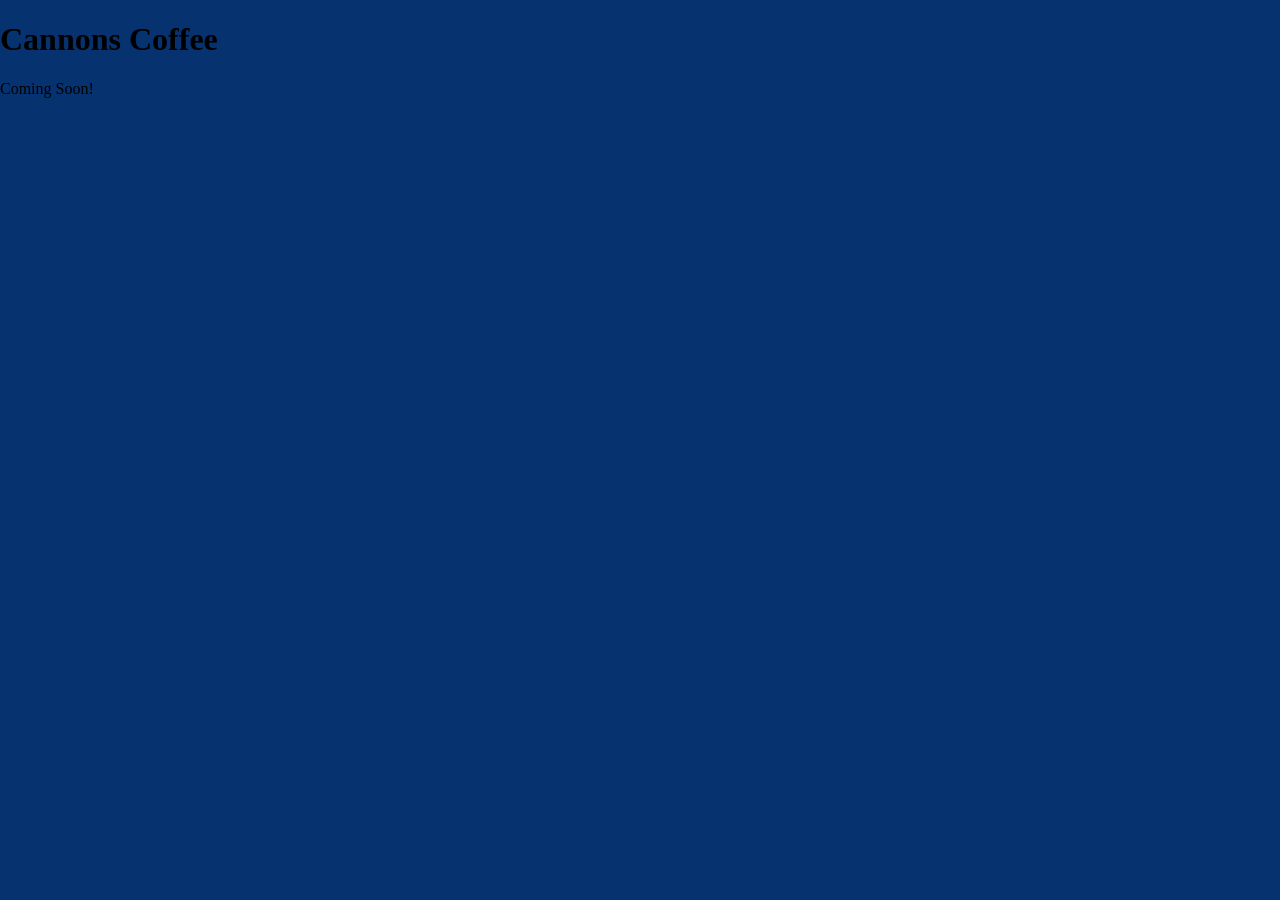
==== index.html @ 014805da "finishing transfer" ====
<!DOCTYPE html>
<html lang="en">

<head>
    <meta charset="UTF-8">
    <meta name="viewport" content="width=device-width, initial-scale=1.0">
    <title>Document</title>
    <link rel="stylesheet" href="/css/styles.css">
</head>

<body>
    <header>
        <h1>Cannons Coffee</h1>

    </header>
    <main>
        <p>Coming Soon!</p>
    </main>
    <footer>
    </footer>
</body>

</html>
---- css/styles.css ----
/* BASIC FORMATTING */
html {
  box-sizing: border-box;
}
*,
*:before,
*:after {
  box-sizing: inherit;
}

body {
  color: black;
  background-color: #063270;
  margin: 0;
  padding: 0;
}
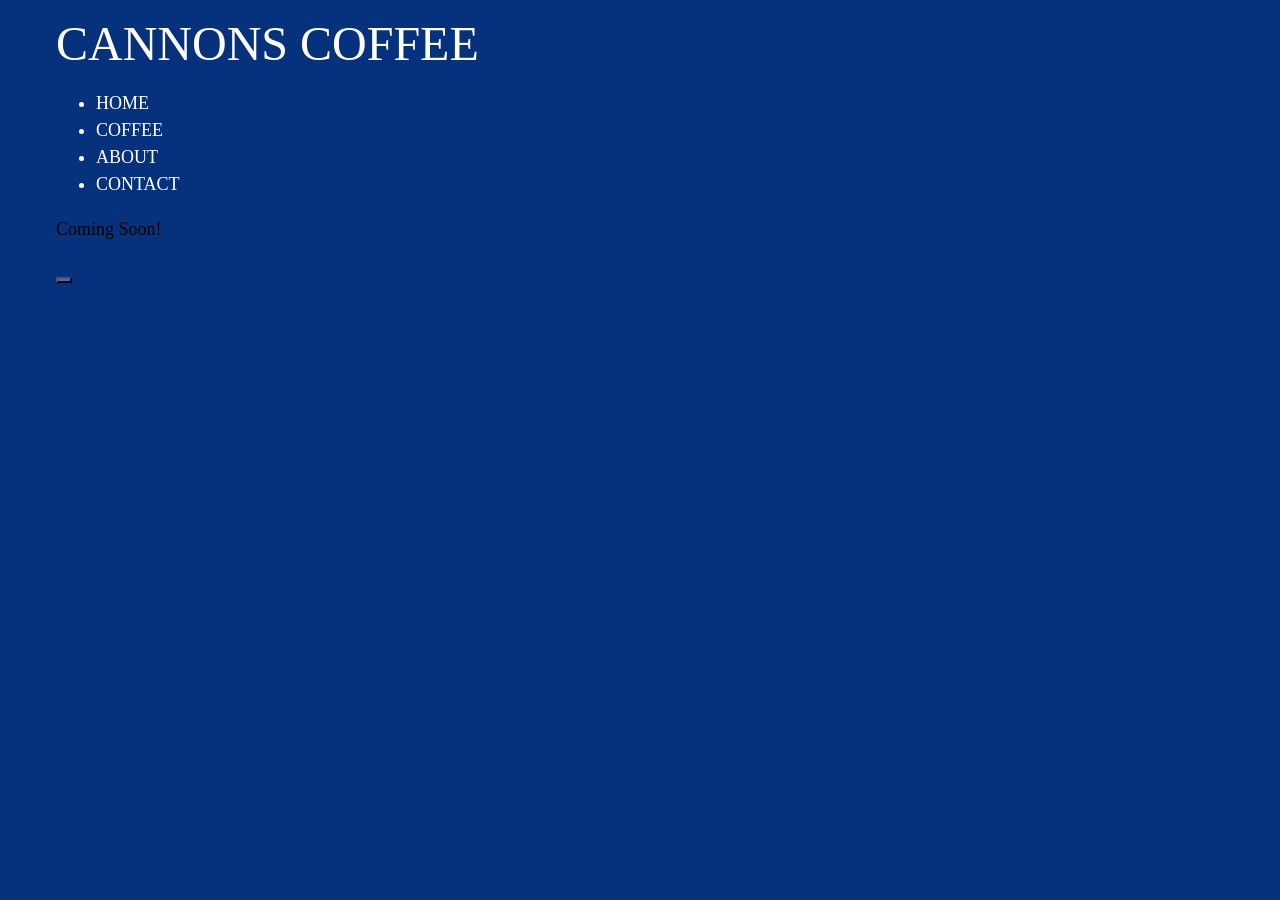
==== commit a613ad19: "task 3" ====
--- a/index.html
+++ b/index.html
@@ -5,19 +5,29 @@
     <meta charset="UTF-8">
     <meta name="viewport" content="width=device-width, initial-scale=1.0">
     <title>Document</title>
-    <link rel="stylesheet" href="/css/styles.css">
+    <link rel="stylesheet" href="css/styles.css">
 </head>
 
 <body>
-    <header>
-        <h1>Cannons Coffee</h1>
-
-    </header>
-    <main>
-        <p>Coming Soon!</p>
-    </main>
-    <footer>
-    </footer>
+    <div class="container">
+        <header>
+            <h1>Cannons Coffee</h1>
+            <nav>
+                <ul>
+                    <li><a href=""></a>HOME</li>
+                    <li><a href=""></a>COFFEE</li>
+                    <li><a href=""></a>ABOUT</li>
+                    <li><a href=""></a>CONTACT</li>
+                </ul>
+            </nav>
+        </header>
+        <main>
+            <p>Coming Soon!</p>
+            <button class="btn-primary"></button>
+        </main>
+        <footer>
+        </footer>
+    </div>
 </body>
 
 </html>
--- a/css/styles.css
+++ b/css/styles.css
@@ -7,11 +7,66 @@
 *:after {
   box-sizing: inherit;
 }
+@import url('https://fonts.googleapis.com/css2?family=Montserrat:ital,wght@0,100..900;1,100..900&display=swap');
+
+:root {
+  --black: #000000;
+  --catalina: #06327d;
+  --bluetiful: #2b70e4;
+  --vegan: #209d5c;
+  --sunglow: #ffd034;
+  --white: #ffffff;
+  --light-blue: #cadbf8;
+  --font: montserrat;
+}
+
 
 body {
+  font-family: var(--font);
   color: black;
-  background-color: #063270;
+  background-color: var(--catalina);
+  font-size: 1.125rem;
+  line-height: 1.5;
   margin: 0;
   padding: 0;
 }
+.container {
+  max-width: 1200px; 
+  padding: 1rem;
+  margin: 0 auto;
+}
 
+h1 {
+  color: var(--white);
+  font-size: 3rem;
+  line-height: 1.1667;
+  font-weight: 300;
+  text-transform: uppercase;
+  margin: 0;}
+
+h2 {
+font-size: 2.5rem;
+line-height: 1.1667;
+font-weight: 300;
+text-transform: uppercase;
+}
+
+h3 {
+font-size: 1.75rem;
+line-height: 1.1667;
+font-weight: 300;
+}
+.btn-primary {
+  background-color: var(--bluetiful);
+  color: var(--white);
+  border-radius: 20%;
+}
+.btn-secondary {
+   background-color: var(--vegan);
+   color: var(--white);
+   border-radius: 20%;
+  }
+
+   nav ul { 
+    color: var(--white);
+  }
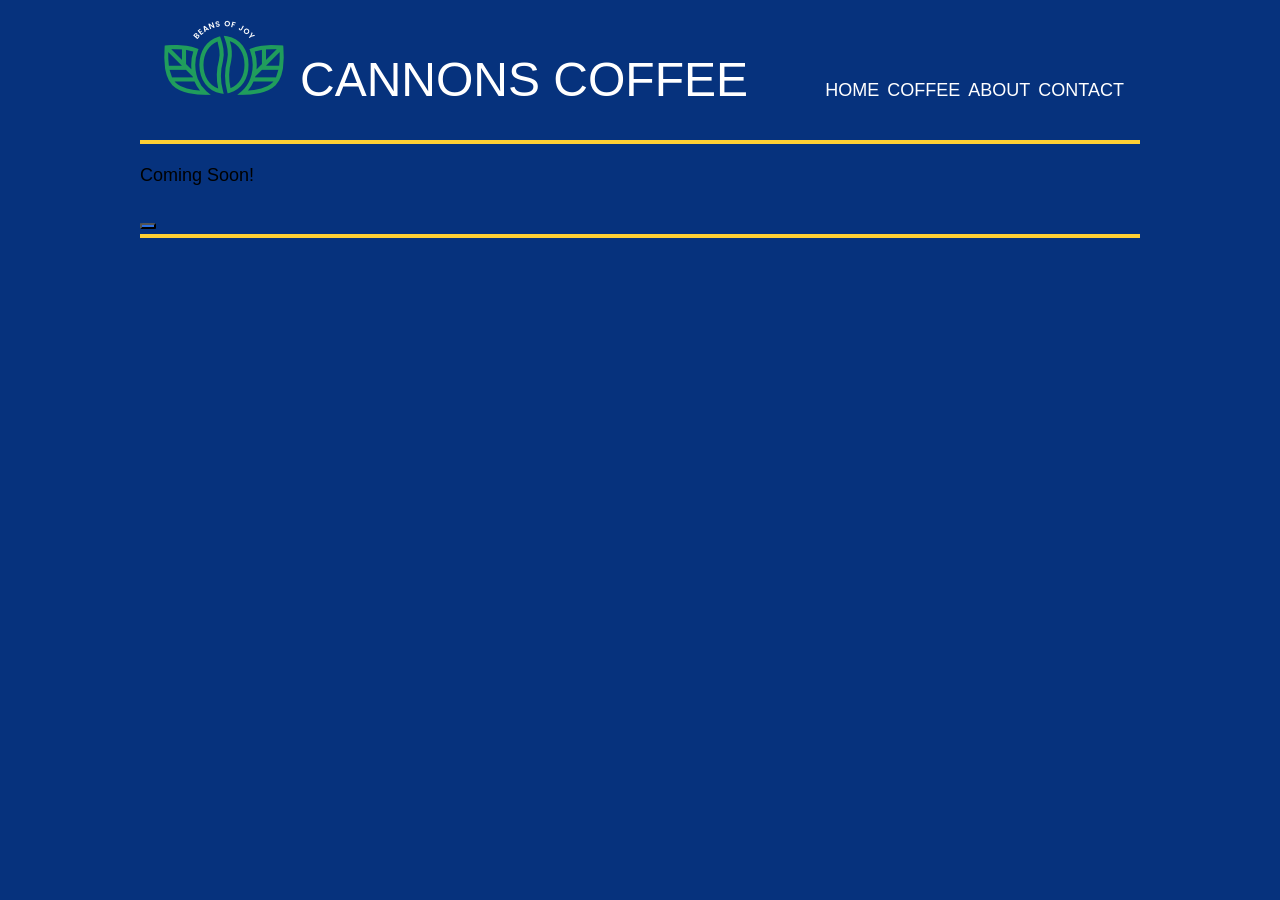
==== commit be05103f: "task 4" ====
--- a/index.html
+++ b/index.html
@@ -11,13 +11,16 @@
 <body>
     <div class="container">
         <header>
-            <h1>Cannons Coffee</h1>
+            <div class="brand">
+                <img src="images/logo-nav.png" alt="Cannons Coffee Logo, Beans of Joy">
+                <h1>Cannons Coffee</h1>
+            </div>
             <nav>
                 <ul>
-                    <li><a href=""></a>HOME</li>
-                    <li><a href=""></a>COFFEE</li>
-                    <li><a href=""></a>ABOUT</li>
-                    <li><a href=""></a>CONTACT</li>
+                    <li><a href="index.html">HOME</a></li>
+                    <li><a href="latte.html">COFFEE</a></li>
+                    <li><a href="https://northboundcoffee.com/" target="_blank">ABOUT</a></li>
+                    <li><a href="mailto:loriannrella@gmail.com">CONTACT</a></li>
                 </ul>
             </nav>
         </header>
--- a/css/styles.css
+++ b/css/styles.css
@@ -1,4 +1,6 @@
 /* BASIC FORMATTING */
+@import url('https://fonts.googleapis.com/css2?family=Montserrat:ital,wght@0,100..900;1,100..900&display=swap');
+
 html {
   box-sizing: border-box;
 }
@@ -7,7 +9,6 @@
 *:after {
   box-sizing: inherit;
 }
-@import url('https://fonts.googleapis.com/css2?family=Montserrat:ital,wght@0,100..900;1,100..900&display=swap');
 
 :root {
   --black: #000000;
@@ -17,7 +18,7 @@
   --sunglow: #ffd034;
   --white: #ffffff;
   --light-blue: #cadbf8;
-  --font: montserrat;
+   --font: "Montserrat", sans-serif;
 }
 
 
@@ -30,11 +31,12 @@
   margin: 0;
   padding: 0;
 }
+
 .container {
-  max-width: 1200px; 
-  padding: 1rem;
+  max-width: 1000px; 
+  padding: 0;
   margin: 0 auto;
-}
+  }
 
 h1 {
   color: var(--white);
@@ -42,7 +44,8 @@
   line-height: 1.1667;
   font-weight: 300;
   text-transform: uppercase;
-  margin: 0;}
+  margin: 0;
+}
 
 h2 {
 font-size: 2.5rem;
@@ -56,17 +59,85 @@
 line-height: 1.1667;
 font-weight: 300;
 }
+
 .btn-primary {
   background-color: var(--bluetiful);
   color: var(--white);
   border-radius: 20%;
 }
+
 .btn-secondary {
    background-color: var(--vegan);
    color: var(--white);
    border-radius: 20%;
   }
 
-   nav ul { 
+  header {
+    display: flex;
+    justify-content: space-between;
+    flex-direction: column;
+    align-items: center;
+    padding-bottom: 1rem;
+  }
+  
+  nav ul { 
+    display: flex;
+    justify-content: center;
+    flex-wrap: wrap;
+    gap: 1rem;
+    list-style-type: none; 
+    padding: 0; 
+    margin: 1rem 0 ;
+   }
+
+.brand {
+  display: flex;
+  justify-content: center;
+  align-items: flex-end;
+  gap: 1rem;
+}
+a { 
     color: var(--white);
+    text-decoration: none;
+      }
+
+main {
+  border-top: 4px solid var(--sunglow);
+  border-bottom: 4px solid var(--sunglow);
+}
+
+/* Mobile (Default) 0px - 649px */
+media (max-width: 600) { }
+
+/* Tablet 650px and up */
+
+/* Tablet styles go here */
+
+
+/* Desktop 1000px and up */
+
+@media  (min-width: 1000px) {
+  header { 
+    display: flex;
+    flex-direction: row;
+    justify-content: space-between;
+    align-items: baseline;
+    padding-left: .5rem;
+    padding-right: .5rem;
+  }
+    
+  .brand { display: flex;
+     align-items: baseline;
+     padding: 1rem;
+    
+  }
+
+  nav ul {
+ display: flex;
+        align-items: baseline;
+        gap: .5rem;
+        list-style: none;
+        margin: 0;
+        padding-right: .5rem;
+    }
   }
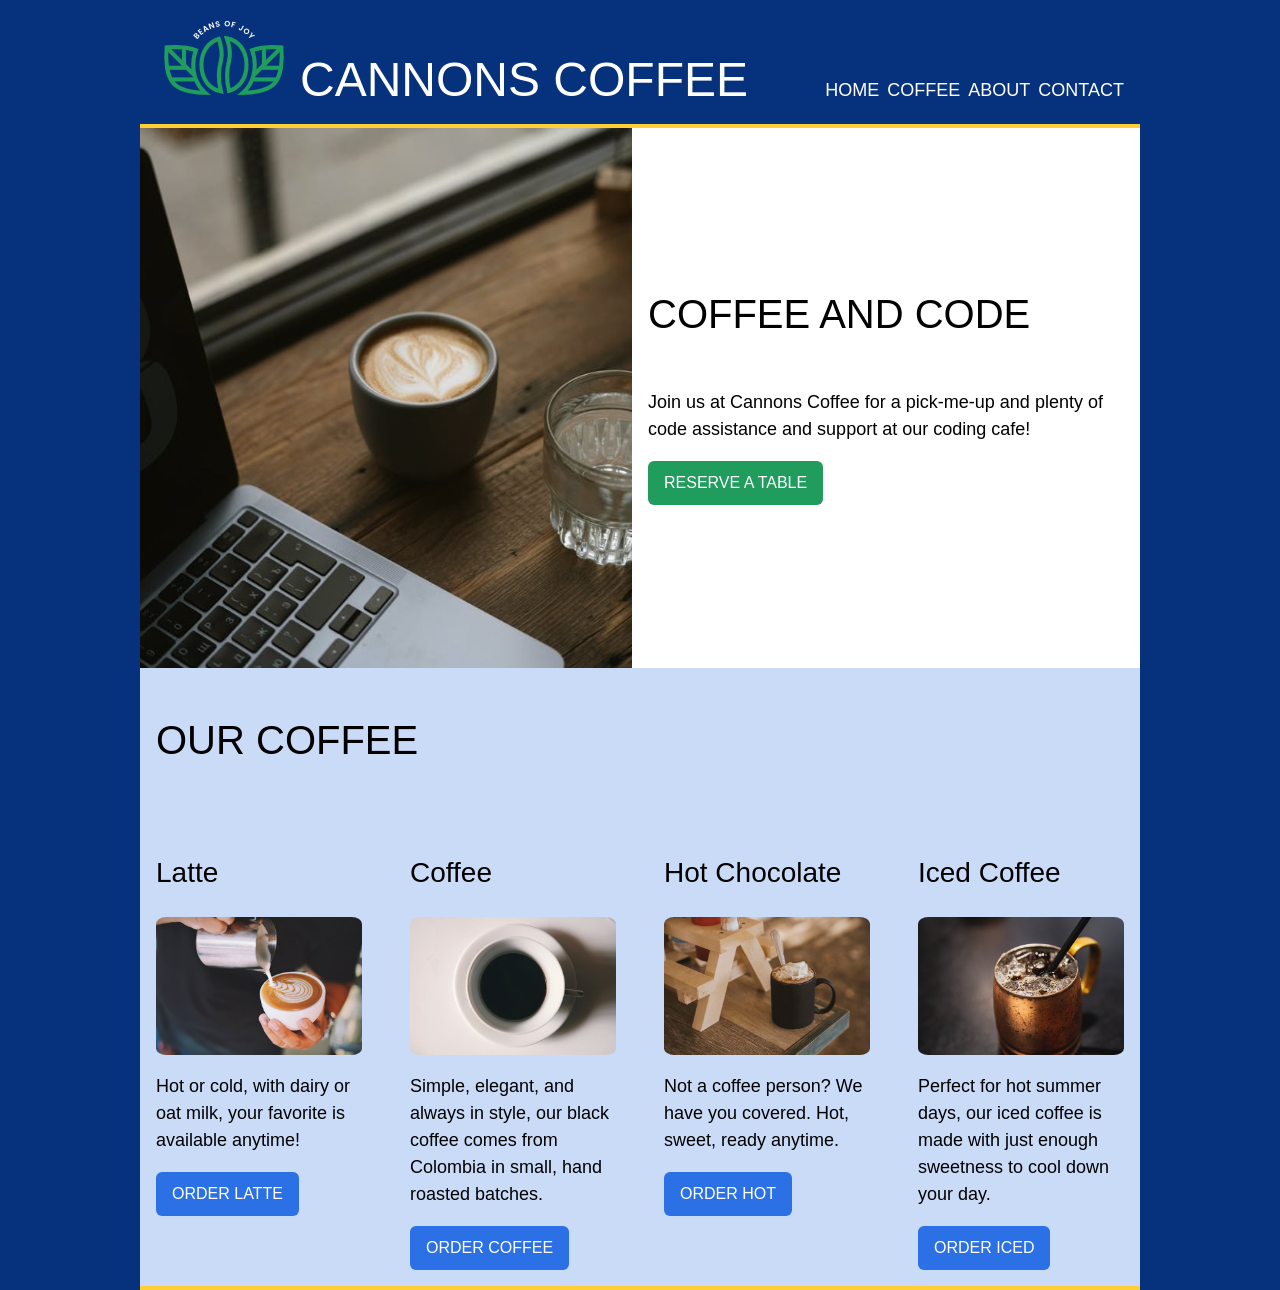
==== commit f79289f5: "task 4 revision" ====
--- a/index.html
+++ b/index.html
@@ -25,8 +25,54 @@
             </nav>
         </header>
         <main>
-            <p>Coming Soon!</p>
-            <button class="btn-primary"></button>
+            <section class="sect1">
+                <img src="images/coffee-computer.jpg" alt="Laptop with a cup of coffee and a glass of water
+">
+                <div class="sect1content">
+                    <h2>COFFEE AND CODE</h2>
+                    <p>Join us at Cannons Coffee for a pick-me-up and plenty of code assistance and support at our
+                        coding cafe!
+                    </p>
+                    <button class="btn-secondary"><a href="https://neal.fun/" target="_blank">RESERVE A
+                            TABLE</a></button>
+                </div>
+            </section>
+            <section class="sect2">
+                <h2>OUR COFFEE</h2>
+
+                <div class="card-wrapper">
+                    <div class="card">
+                        <h3>Latte</h3>
+                        <img src="images/latte.jpg" alt="Latte in a cup">
+                        <p>Hot or cold, with dairy or oat milk, your favorite is available anytime!</p>
+                        <button class="btn-primary"><a href="https://neal.fun" target="_blank">ORDER LATTE</a></button>
+                    </div>
+                    <div class="card">
+                        <h3>Coffee</h3>
+                        <img src="images/coffee.jpg" alt="Coffee in a cup">
+                        <p>Simple, elegant, and always in style, our black coffee comes from Colombia in small, hand
+                            roasted batches.</p>
+                        <button class="btn-primary"><a href="https://neal.fun" target="_blank">ORDER COFFEE</a></button>
+                    </div>
+
+                    <div class="card">
+                        <h3>Hot Chocolate</h3>
+                        <img src="images/hotchoc.jpg" alt="Hot Chocolate in a cup with whipped cream">
+                        <p>Not a coffee person? We have you covered. Hot, sweet, ready anytime.</p>
+                        <button class="btn-primary"><a href="https://neal.fun" target="_blank">ORDER
+                                HOT</a></button>
+                    </div>
+                    <div class="card">
+                        <h3>Iced Coffee</h3>
+                        <img src="images/iced.jpg" alt="Iced coffee in a mug with a straw">
+                        <p>Perfect for hot summer days, our iced coffee is made with just enough sweetness to
+                            cool down your day.</p>
+                        <button class="btn-primary"><a href="https://neal.fun" target="_blank">ORDER
+                                ICED</a></button>
+                    </div>
+                </div>
+            </section>
+
         </main>
         <footer>
         </footer>
--- a/css/styles.css
+++ b/css/styles.css
@@ -63,21 +63,35 @@
 .btn-primary {
   background-color: var(--bluetiful);
   color: var(--white);
-  border-radius: 20%;
 }
 
 .btn-secondary {
    background-color: var(--vegan);
    color: var(--white);
-   border-radius: 20%;
-  }
-
-  header {
+  }
+
+  button {
+  display: inline-flex;
+  align-items: center;
+  justify-content: center;
+  gap: 8px;
+  padding: 10px 16px;
+  border: none;
+  border-radius: 6px;
+  font-family: inherit;
+  font-size: 16px;
+  font-weight: 500;
+  line-height: 1.5;
+  text-decoration: none;
+}
+  
+header {
     display: flex;
     justify-content: space-between;
     flex-direction: column;
     align-items: center;
-    padding-bottom: 1rem;
+    padding: 0;
+    margin: 0;
   }
   
   nav ul { 
@@ -93,25 +107,91 @@
 .brand {
   display: flex;
   justify-content: center;
-  align-items: flex-end;
+  align-items: center;
   gap: 1rem;
 }
+
 a { 
     color: var(--white);
     text-decoration: none;
       }
 
-main {
+main { 
+  background-color: var(--light-blue);
+}
+
+.sect1 {
+  display: grid;
+  grid-template-columns: 1fr 1fr;
+  background-color: var(--white);
   border-top: 4px solid var(--sunglow);
+
+  align-items: center;
+  padding: 1rem;
+  gap: 1rem;
+}
+
+.sect1 img {
+  display: block;
+  width: 100%;
+  height: auto;
+  min-width: 0;
+
+}
+
+.sect1content h2 {
+  margin-top: 0;
+}
+
+.sect1content {
+  min-width: 0;
+  display: flex;
+
+  flex-direction: column;
+  align-items: flex-start;
+}
+
+.sect2 {
+  display: grid; 
+  grid-template-columns: 1fr;
+  background-color: var(--light-blue);
   border-bottom: 4px solid var(--sunglow);
+  align-items: start;
+}
+
+.sect2 img {
+  display: block;
+  width: 100%;
+  height: auto;
+  min-width: 0;
+  border-radius: 5%;
+ }
+
+ .sect2 h2 {
+  padding: 1rem;
+}
+ 
+.card {
+  padding: 1rem;
 }
 
 /* Mobile (Default) 0px - 649px */
-media (max-width: 600) { }
+
 
 /* Tablet 650px and up */
 
 /* Tablet styles go here */
+@media (min-width: 650px) {
+  .card-wrapper {
+    display:grid; 
+    grid-template-columns: 1fr 1fr;
+  gap: 1rem}
+ .sect1{
+  padding: 0;
+  justify-content: center;
+ align-items: center;
+}  
+}
 
 
 /* Desktop 1000px and up */
@@ -126,11 +206,11 @@
     padding-right: .5rem;
   }
     
-  .brand { display: flex;
+    .brand { 
+      display: flex;
      align-items: baseline;
      padding: 1rem;
-    
-  }
+    }
 
   nav ul {
  display: flex;
@@ -140,4 +220,7 @@
         margin: 0;
         padding-right: .5rem;
     }
+  .card-wrapper {
+    grid-template-columns: repeat(4,1fr);
+  }
   }
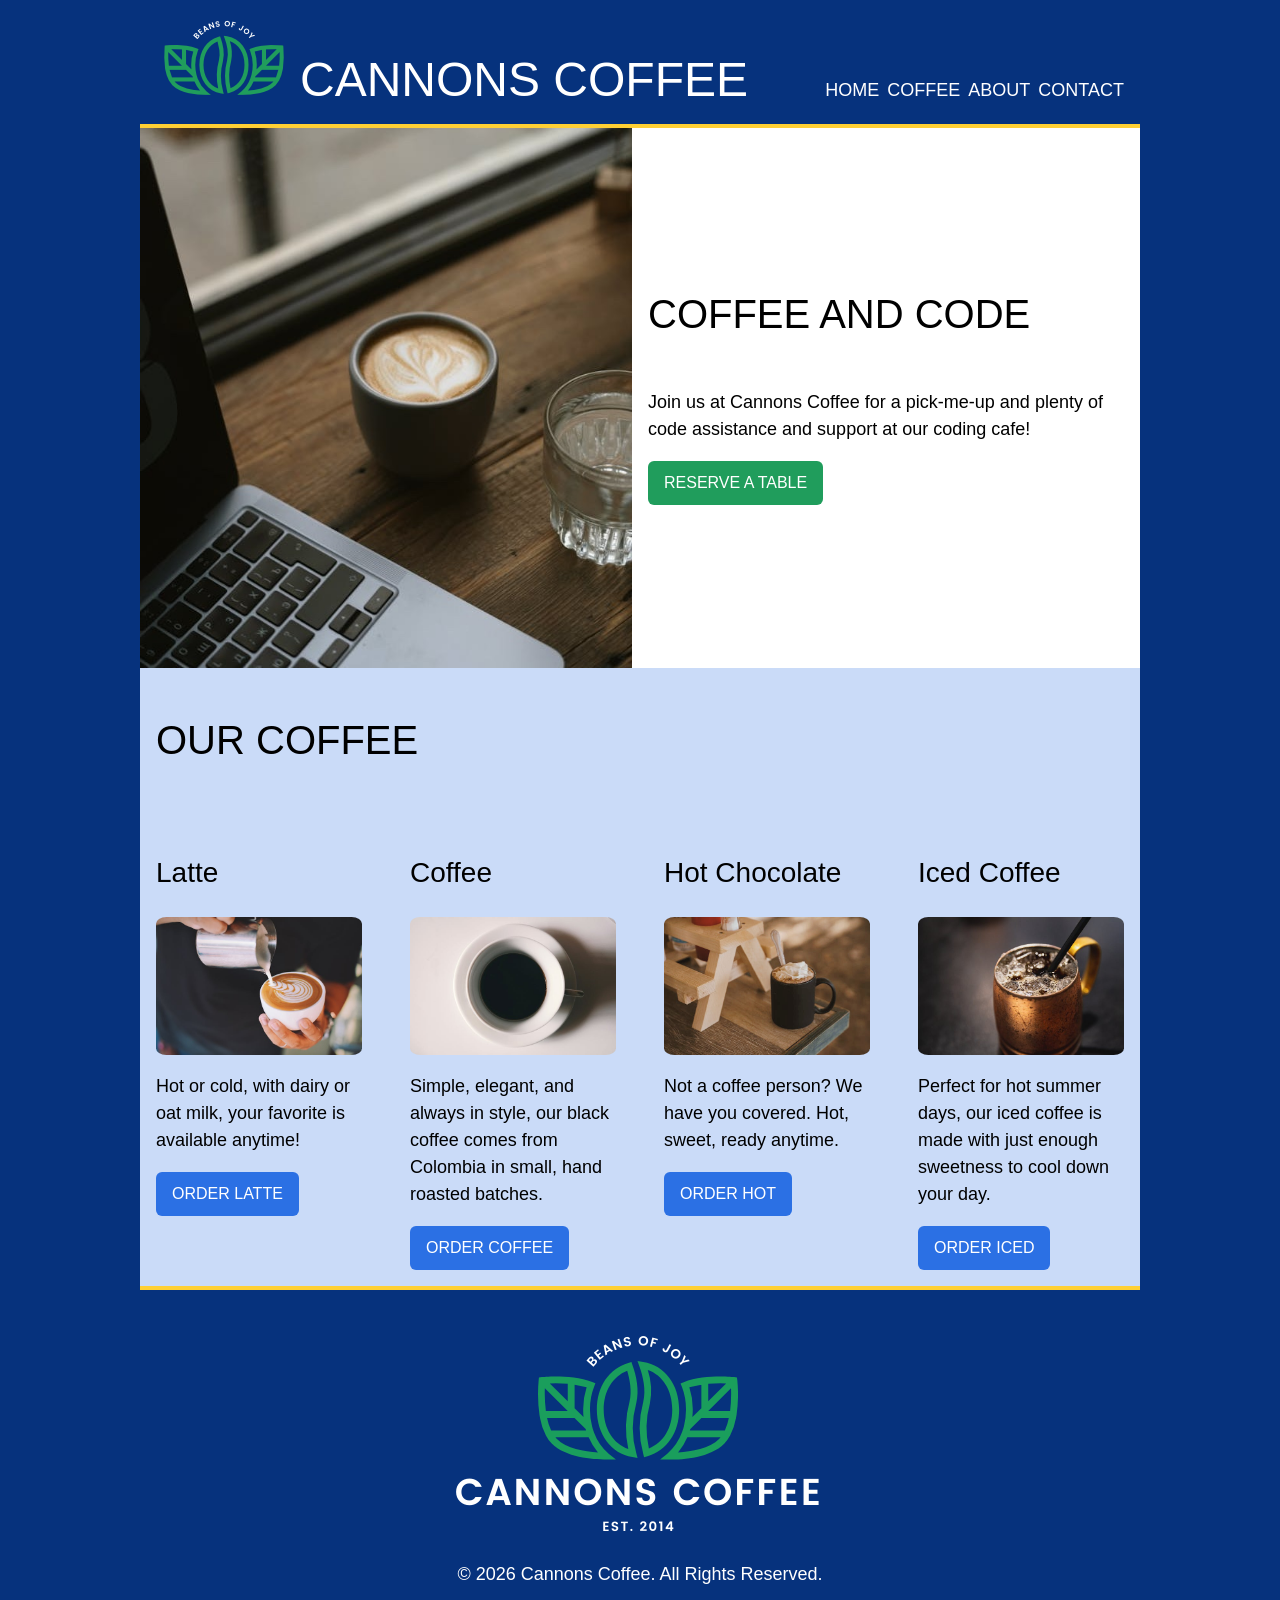
==== commit e6751a31: "task 4d footern" ====
--- a/index.html
+++ b/index.html
@@ -75,6 +75,8 @@
 
         </main>
         <footer>
+            <img src="images/logo-footer.png" alt="Cannons Coffee, Beans of Joy! Est. 2014">
+            <p>©️ 2026 Cannons Coffee. All Rights Reserved.</p>
         </footer>
     </div>
 </body>
--- a/css/styles.css
+++ b/css/styles.css
@@ -125,7 +125,6 @@
   grid-template-columns: 1fr 1fr;
   background-color: var(--white);
   border-top: 4px solid var(--sunglow);
-
   align-items: center;
   padding: 1rem;
   gap: 1rem;
@@ -175,6 +174,17 @@
   padding: 1rem;
 }
 
+footer {
+   display: flex;
+    justify-content: center;
+    flex-direction: column;
+    align-items: center;
+    padding-top: 2rem;
+    padding-bottom: 2rem;
+    margin: 0;
+    color: var(--white)
+
+}
 /* Mobile (Default) 0px - 649px */
 
 
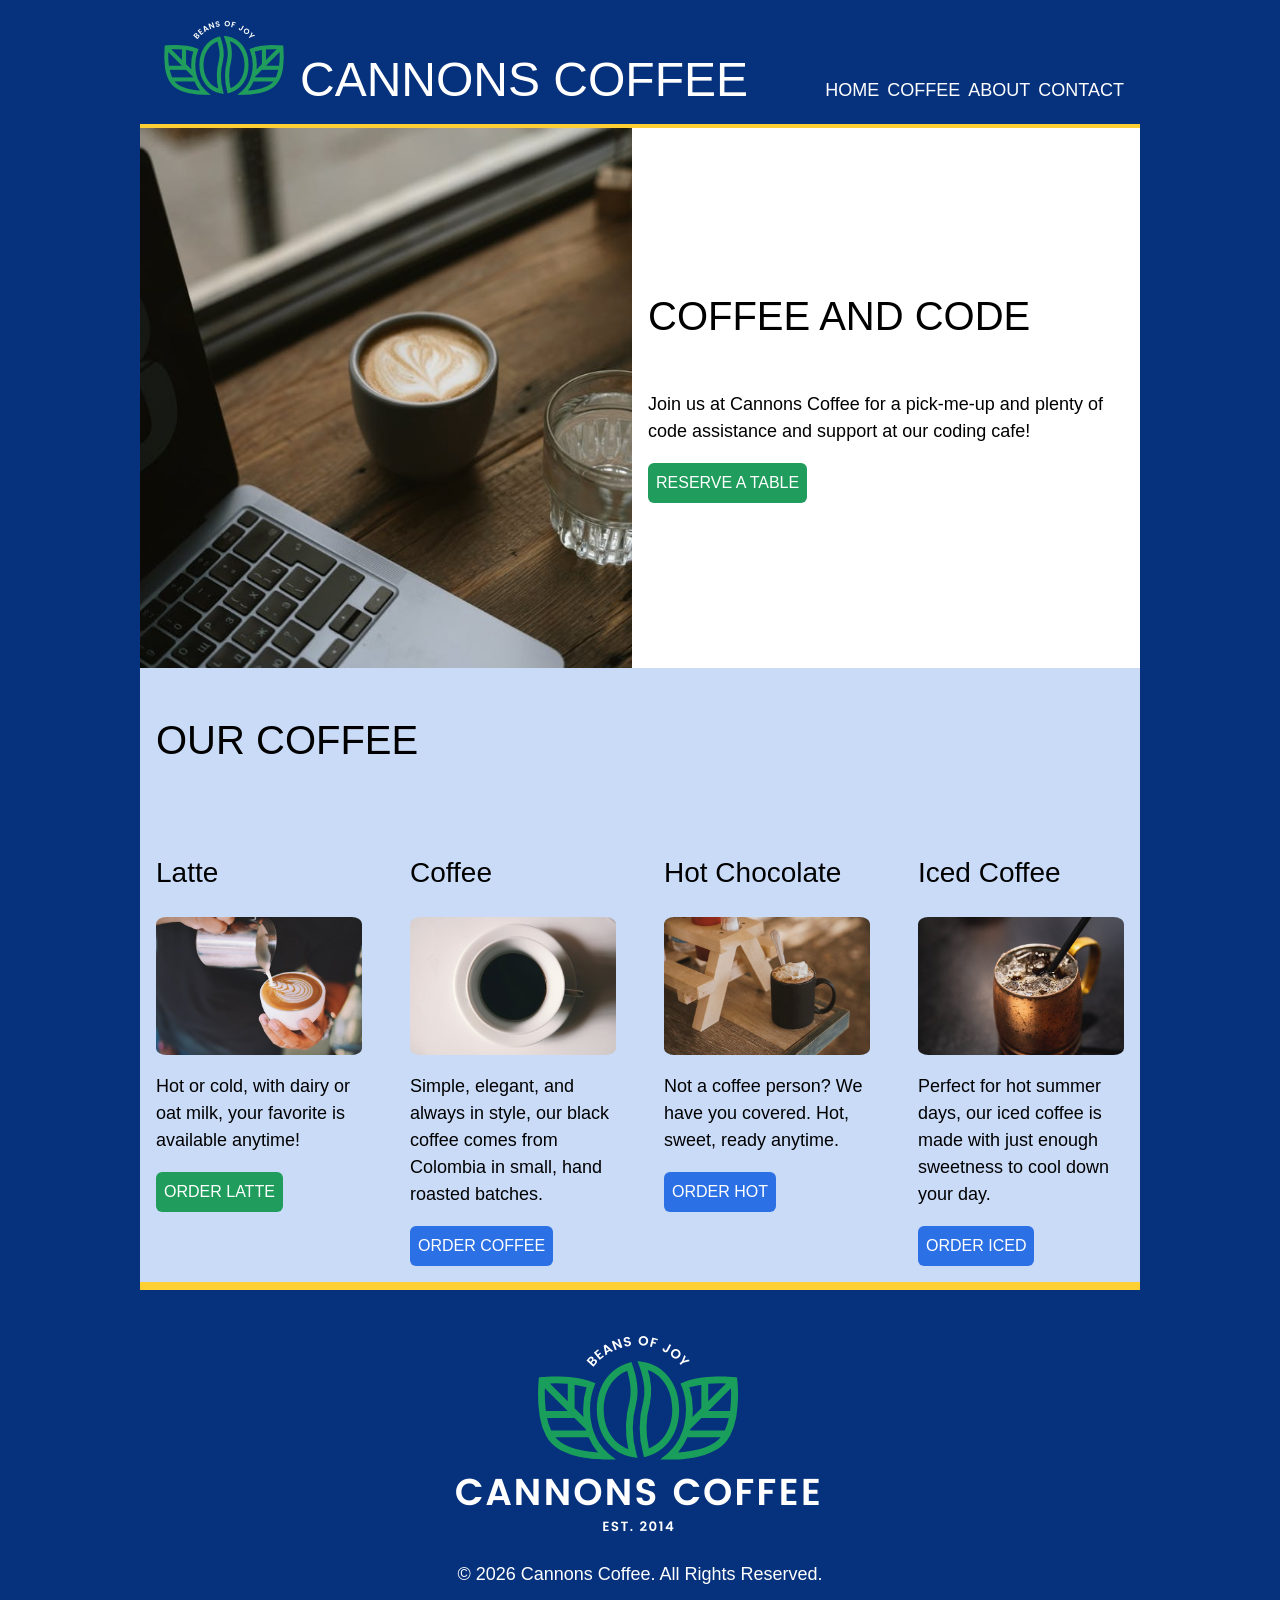
==== commit 5a58da24: "task 4e Latte page" ====
--- a/index.html
+++ b/index.html
@@ -4,7 +4,7 @@
 <head>
     <meta charset="UTF-8">
     <meta name="viewport" content="width=device-width, initial-scale=1.0">
-    <title>Document</title>
+    <title>Cannons Coffee</title>
     <link rel="stylesheet" href="css/styles.css">
 </head>
 
@@ -26,15 +26,14 @@
         </header>
         <main>
             <section class="sect1">
-                <img src="images/coffee-computer.jpg" alt="Laptop with a cup of coffee and a glass of water
-">
+                <img src="images/coffee-computer.jpg" alt="Laptop with a cup of coffee and a glass of water">
                 <div class="sect1content">
                     <h2>COFFEE AND CODE</h2>
                     <p>Join us at Cannons Coffee for a pick-me-up and plenty of code assistance and support at our
                         coding cafe!
                     </p>
-                    <button class="btn-secondary"><a href="https://neal.fun/" target="_blank">RESERVE A
-                            TABLE</a></button>
+                    <a class="btn-secondary" href="https://neal.fun/" target="_blank">RESERVE A
+                        TABLE</a>
                 </div>
             </section>
             <section class="sect2">
@@ -43,32 +42,30 @@
                 <div class="card-wrapper">
                     <div class="card">
                         <h3>Latte</h3>
-                        <img src="images/latte.jpg" alt="Latte in a cup">
+                        <img src="images/latte.jpg" alt="Coffee in a cup">
                         <p>Hot or cold, with dairy or oat milk, your favorite is available anytime!</p>
-                        <button class="btn-primary"><a href="https://neal.fun" target="_blank">ORDER LATTE</a></button>
+                        <a class="btn-secondary" href="https://neal.fun" target="_blank">ORDER LATTE</a>
                     </div>
                     <div class="card">
                         <h3>Coffee</h3>
                         <img src="images/coffee.jpg" alt="Coffee in a cup">
                         <p>Simple, elegant, and always in style, our black coffee comes from Colombia in small, hand
                             roasted batches.</p>
-                        <button class="btn-primary"><a href="https://neal.fun" target="_blank">ORDER COFFEE</a></button>
+                        <a class="btn-primary" href="https://neal.fun" target="_blank">ORDER COFFEE</a>
                     </div>
 
                     <div class="card">
                         <h3>Hot Chocolate</h3>
                         <img src="images/hotchoc.jpg" alt="Hot Chocolate in a cup with whipped cream">
                         <p>Not a coffee person? We have you covered. Hot, sweet, ready anytime.</p>
-                        <button class="btn-primary"><a href="https://neal.fun" target="_blank">ORDER
-                                HOT</a></button>
+                        <a class="btn-primary" href="https://neal.fun" target="_blank">ORDER HOT</a>
                     </div>
                     <div class="card">
                         <h3>Iced Coffee</h3>
                         <img src="images/iced.jpg" alt="Iced coffee in a mug with a straw">
                         <p>Perfect for hot summer days, our iced coffee is made with just enough sweetness to
                             cool down your day.</p>
-                        <button class="btn-primary"><a href="https://neal.fun" target="_blank">ORDER
-                                ICED</a></button>
+                        <a class="btn-primary" href="https://neal.fun" target="_blank">ORDER ICED</a>
                     </div>
                 </div>
             </section>
@@ -76,7 +73,7 @@
         </main>
         <footer>
             <img src="images/logo-footer.png" alt="Cannons Coffee, Beans of Joy! Est. 2014">
-            <p>©️ 2026 Cannons Coffee. All Rights Reserved.</p>
+            <p>&copy; 2026 Cannons Coffee. All Rights Reserved.</p>
         </footer>
     </div>
 </body>
--- a/css/styles.css
+++ b/css/styles.css
@@ -36,7 +36,7 @@
   max-width: 1000px; 
   padding: 0;
   margin: 0 auto;
-  }
+}
 
 h1 {
   color: var(--white);
@@ -68,14 +68,15 @@
 .btn-secondary {
    background-color: var(--vegan);
    color: var(--white);
-  }
-
-  button {
+}
+
+.btn-primary, 
+.btn-secondary {
   display: inline-flex;
   align-items: center;
   justify-content: center;
   gap: 8px;
-  padding: 10px 16px;
+  padding: .5rem;
   border: none;
   border-radius: 6px;
   font-family: inherit;
@@ -86,29 +87,30 @@
 }
   
 header {
-    display: flex;
-    justify-content: space-between;
-    flex-direction: column;
-    align-items: center;
-    padding: 0;
-    margin: 0;
-  }
+  display: flex;
+  justify-content: space-between;
+  flex-direction: column;
+  align-items: center;
+  padding: 0;
+  margin: 0;
+}
   
-  nav ul { 
-    display: flex;
-    justify-content: center;
-    flex-wrap: wrap;
-    gap: 1rem;
-    list-style-type: none; 
-    padding: 0; 
-    margin: 1rem 0 ;
-   }
+nav ul { 
+  display: flex;
+  justify-content: center;
+  flex-wrap: wrap;
+  gap: 1rem;
+  list-style-type: none; 
+  padding: 0; 
+  margin: 1rem 0 ;
+}
 
 .brand {
   display: flex;
   justify-content: center;
-  align-items: center;
-  gap: 1rem;
+  align-items: flex-end;
+  gap: 1rem;
+  padding-top: 1rem;
 }
 
 a { 
@@ -154,7 +156,7 @@
   display: grid; 
   grid-template-columns: 1fr;
   background-color: var(--light-blue);
-  border-bottom: 4px solid var(--sunglow);
+  border-bottom: 8px solid var(--sunglow);
   align-items: start;
 }
 
@@ -164,7 +166,7 @@
   height: auto;
   min-width: 0;
   border-radius: 5%;
- }
+}
 
  .sect2 h2 {
   padding: 1rem;
@@ -182,55 +184,100 @@
     padding-top: 2rem;
     padding-bottom: 2rem;
     margin: 0;
-    color: var(--white)
-
-}
+    color: var(--white);
+
+}
+
+
+/* LATTE PAGE ONLY */
+.latte-page .sect1 {
+  display: grid;
+  grid-template-columns: 1fr;
+  align-items: center;
+  gap: 2rem;
+  padding: 2rem;
+  background-color: var(--white);
+  border-bottom: 8px solid var(--sunglow);
+  border-top: 8px solid var(--sunglow);
+}
+
+.latte-page .sect1 img {
+  display: block;
+  width: 100%;
+  height: auto;
+  padding: 0;
+}
+
+.latte-page .sect1content h2 {
+  margin: 0 0 1.5rem;
+}
+
+.latte-page .sect1content p {
+  margin: 0 0 1.5rem;
+}
+
+.latte-page .sect1content {
+  min-width: 0;
+  display: flex;
+  flex-direction: column;
+  align-items: flex-start;
+}
+
 /* Mobile (Default) 0px - 649px */
 
 
 /* Tablet 650px and up */
-
-/* Tablet styles go here */
 @media (min-width: 650px) {
-  .card-wrapper {
-    display:grid; 
-    grid-template-columns: 1fr 1fr;
-  gap: 1rem}
+ .card-wrapper {
+  display: grid; 
+  grid-template-columns: 1fr 1fr;
+  gap: 1rem;
+  }
+
  .sect1{
   padding: 0;
   justify-content: center;
- align-items: center;
-}  
-}
-
+  align-items: center;
+  }    
+ 
+ .latte-page .sect1 {
+  display: grid;
+  grid-template-columns: 1fr 1fr;
+  gap: 2rem;
+  padding: 2rem;    
+  align-items: center;
+  }
+}
 
 /* Desktop 1000px and up */
-
 @media  (min-width: 1000px) {
-  header { 
-    display: flex;
-    flex-direction: row;
-    justify-content: space-between;
-    align-items: baseline;
-    padding-left: .5rem;
-    padding-right: .5rem;
-  }
+ header { 
+  display: flex;
+  flex-direction: row;
+  justify-content: space-between;
+  align-items: baseline;
+  padding-left: .5rem;
+  padding-right: .5rem;
+ }
     
-    .brand { 
-      display: flex;
-     align-items: baseline;
-     padding: 1rem;
-    }
-
-  nav ul {
- display: flex;
-        align-items: baseline;
-        gap: .5rem;
-        list-style: none;
-        margin: 0;
-        padding-right: .5rem;
-    }
-  .card-wrapper {
-    grid-template-columns: repeat(4,1fr);
-  }
-  }+.brand { 
+  display: flex;
+  align-items: baseline;
+  padding: 1rem;
+ }
+
+nav ul {
+  display: flex;
+  align-items: baseline;
+  gap: .5rem;
+  list-style: none;
+  margin: 0;
+  padding-right: .5rem;
+ }
+  
+.card-wrapper {
+  grid-template-columns: repeat(4,1fr);
+ }
+}
+
+ 
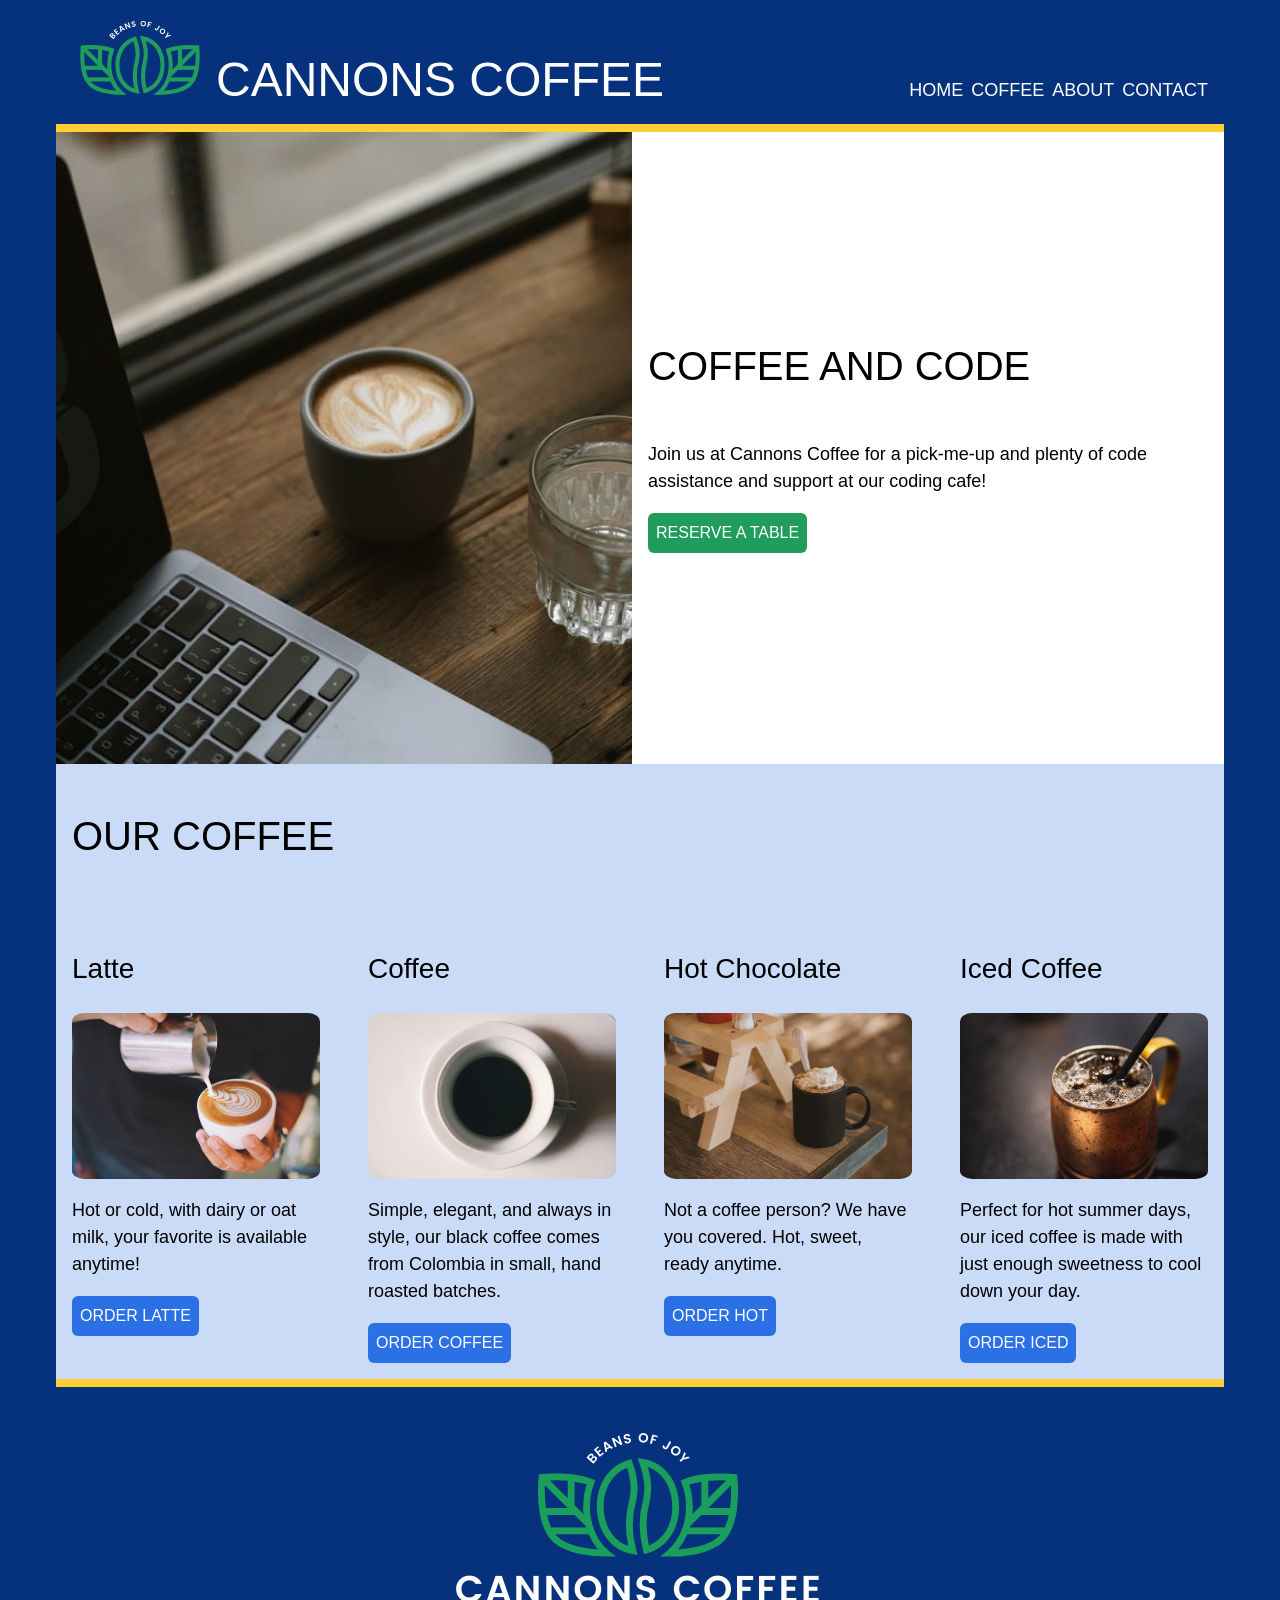
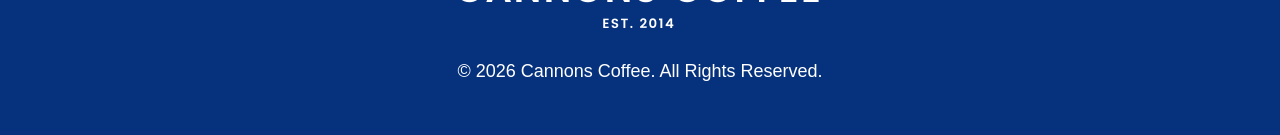
==== commit c1e04d4d: "Fix button colors, uppercase navigation, and container width" ====
--- a/index.html
+++ b/index.html
@@ -17,10 +17,10 @@
             </div>
             <nav>
                 <ul>
-                    <li><a href="index.html">HOME</a></li>
-                    <li><a href="latte.html">COFFEE</a></li>
-                    <li><a href="https://northboundcoffee.com/" target="_blank">ABOUT</a></li>
-                    <li><a href="mailto:loriannrella@gmail.com">CONTACT</a></li>
+                    <li><a href="index.html">home</a></li>
+                    <li><a href="latte.html">coffee</a></li>
+                    <li><a href="https://northboundcoffee.com/" target="_blank">about</a></li>
+                    <li><a href="mailto:loriannrella@gmail.com">contact</a></li>
                 </ul>
             </nav>
         </header>
@@ -32,8 +32,7 @@
                     <p>Join us at Cannons Coffee for a pick-me-up and plenty of code assistance and support at our
                         coding cafe!
                     </p>
-                    <a class="btn-secondary" href="https://neal.fun/" target="_blank">RESERVE A
-                        TABLE</a>
+                    <a class="btn-secondary" href="https://neal.fun/" target="_blank">reserve a table</a>
                 </div>
             </section>
             <section class="sect2">
@@ -44,28 +43,28 @@
                         <h3>Latte</h3>
                         <img src="images/latte.jpg" alt="Coffee in a cup">
                         <p>Hot or cold, with dairy or oat milk, your favorite is available anytime!</p>
-                        <a class="btn-secondary" href="https://neal.fun" target="_blank">ORDER LATTE</a>
+                        <a class="btn-primary" href="https://neal.fun" target="_blank">order latte</a>
                     </div>
                     <div class="card">
                         <h3>Coffee</h3>
                         <img src="images/coffee.jpg" alt="Coffee in a cup">
                         <p>Simple, elegant, and always in style, our black coffee comes from Colombia in small, hand
                             roasted batches.</p>
-                        <a class="btn-primary" href="https://neal.fun" target="_blank">ORDER COFFEE</a>
+                        <a class="btn-primary" href="https://neal.fun" target="_blank">order coffee</a>
                     </div>
 
                     <div class="card">
                         <h3>Hot Chocolate</h3>
                         <img src="images/hotchoc.jpg" alt="Hot Chocolate in a cup with whipped cream">
                         <p>Not a coffee person? We have you covered. Hot, sweet, ready anytime.</p>
-                        <a class="btn-primary" href="https://neal.fun" target="_blank">ORDER HOT</a>
+                        <a class="btn-primary" href="https://neal.fun" target="_blank">order hot</a>
                     </div>
                     <div class="card">
                         <h3>Iced Coffee</h3>
                         <img src="images/iced.jpg" alt="Iced coffee in a mug with a straw">
                         <p>Perfect for hot summer days, our iced coffee is made with just enough sweetness to
                             cool down your day.</p>
-                        <a class="btn-primary" href="https://neal.fun" target="_blank">ORDER ICED</a>
+                        <a class="btn-primary" href="https://neal.fun" target="_blank">order iced</a>
                     </div>
                 </div>
             </section>
--- a/css/styles.css
+++ b/css/styles.css
@@ -33,8 +33,8 @@
 }
 
 .container {
-  max-width: 1000px; 
-  padding: 0;
+  max-width: 1200px; 
+  padding: 0 1rem;
   margin: 0 auto;
 }
 
@@ -116,6 +116,7 @@
 a { 
     color: var(--white);
     text-decoration: none;
+    text-transform: uppercase;
       }
 
 main { 
@@ -126,7 +127,7 @@
   display: grid;
   grid-template-columns: 1fr 1fr;
   background-color: var(--white);
-  border-top: 4px solid var(--sunglow);
+  border-top: 8px solid var(--sunglow);
   align-items: center;
   padding: 1rem;
   gap: 1rem;
@@ -147,7 +148,6 @@
 .sect1content {
   min-width: 0;
   display: flex;
-
   flex-direction: column;
   align-items: flex-start;
 }
@@ -192,13 +192,16 @@
 /* LATTE PAGE ONLY */
 .latte-page .sect1 {
   display: grid;
-  grid-template-columns: 1fr;
-  align-items: center;
-  gap: 2rem;
-  padding: 2rem;
+  grid-template-columns: 1fr 1fr;
+  align-items: stretch;
+  gap: 1rem;
+  padding: 1rem;
   background-color: var(--white);
   border-bottom: 8px solid var(--sunglow);
   border-top: 8px solid var(--sunglow);
+}
+.latte-page .container {
+  padding: 0;
 }
 
 .latte-page .sect1 img {
@@ -220,14 +223,16 @@
   min-width: 0;
   display: flex;
   flex-direction: column;
+  justify-content: center;
   align-items: flex-start;
+  padding: 0;
 }
 
 /* Mobile (Default) 0px - 649px */
 
 
 /* Tablet 650px and up */
-@media (min-width: 650px) {
+@media (min-width: 650px) and (max-width: 999px) {
  .card-wrapper {
   display: grid; 
   grid-template-columns: 1fr 1fr;
@@ -235,18 +240,10 @@
   }
 
  .sect1{
-  padding: 0;
+  padding: 1rem;
   justify-content: center;
   align-items: center;
   }    
- 
- .latte-page .sect1 {
-  display: grid;
-  grid-template-columns: 1fr 1fr;
-  gap: 2rem;
-  padding: 2rem;    
-  align-items: center;
-  }
 }
 
 /* Desktop 1000px and up */
@@ -265,6 +262,10 @@
   align-items: baseline;
   padding: 1rem;
  }
+ 
+ .sect1 { 
+  padding: 0;
+ }
 
 nav ul {
   display: flex;
@@ -276,8 +277,21 @@
  }
   
 .card-wrapper {
+  display: grid;
   grid-template-columns: repeat(4,1fr);
- }
+  gap: 1rem;
+  }
+
+ .latte-page .sect1 {
+    grid-template-columns: 1fr 1fr;
+    padding: 0;
+    gap: 0;
+
+  }
+
+  .latte-page .sect1content {
+    padding: 2rem;
+  }
 }
 
  
